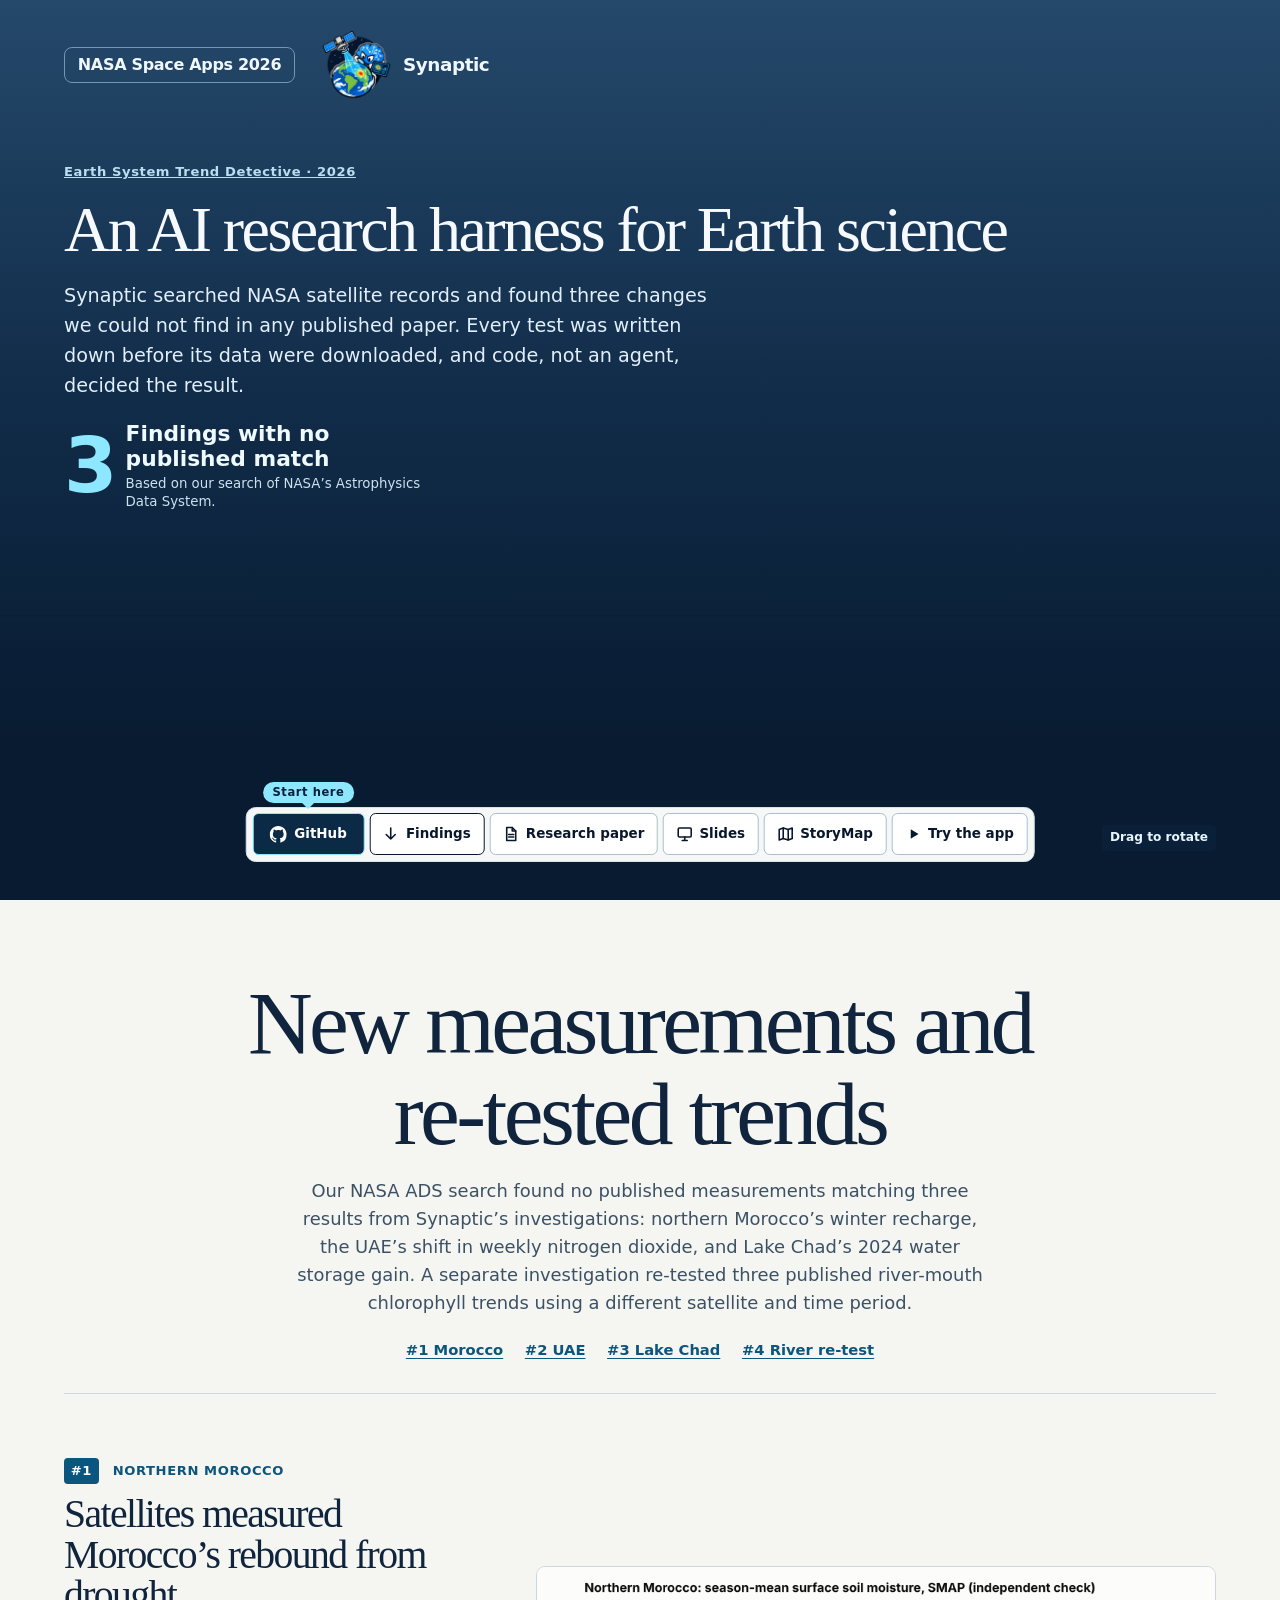
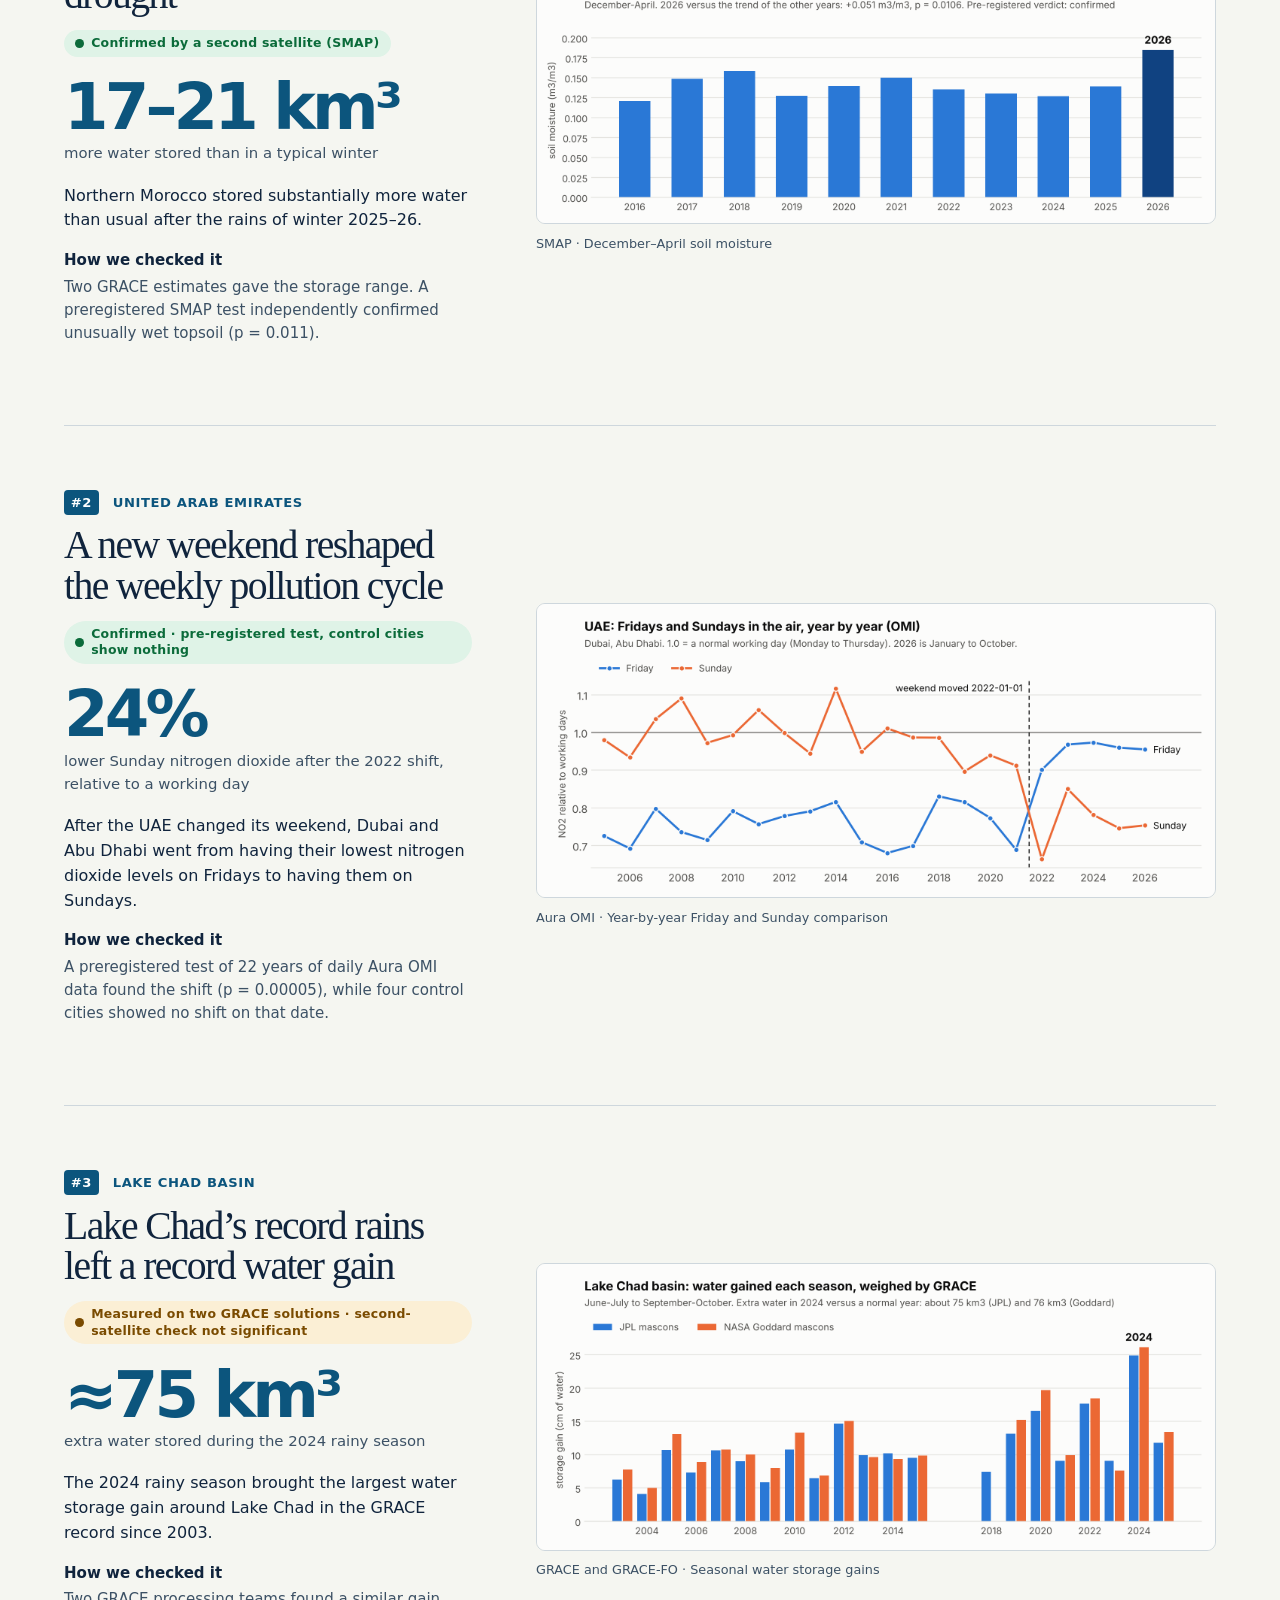
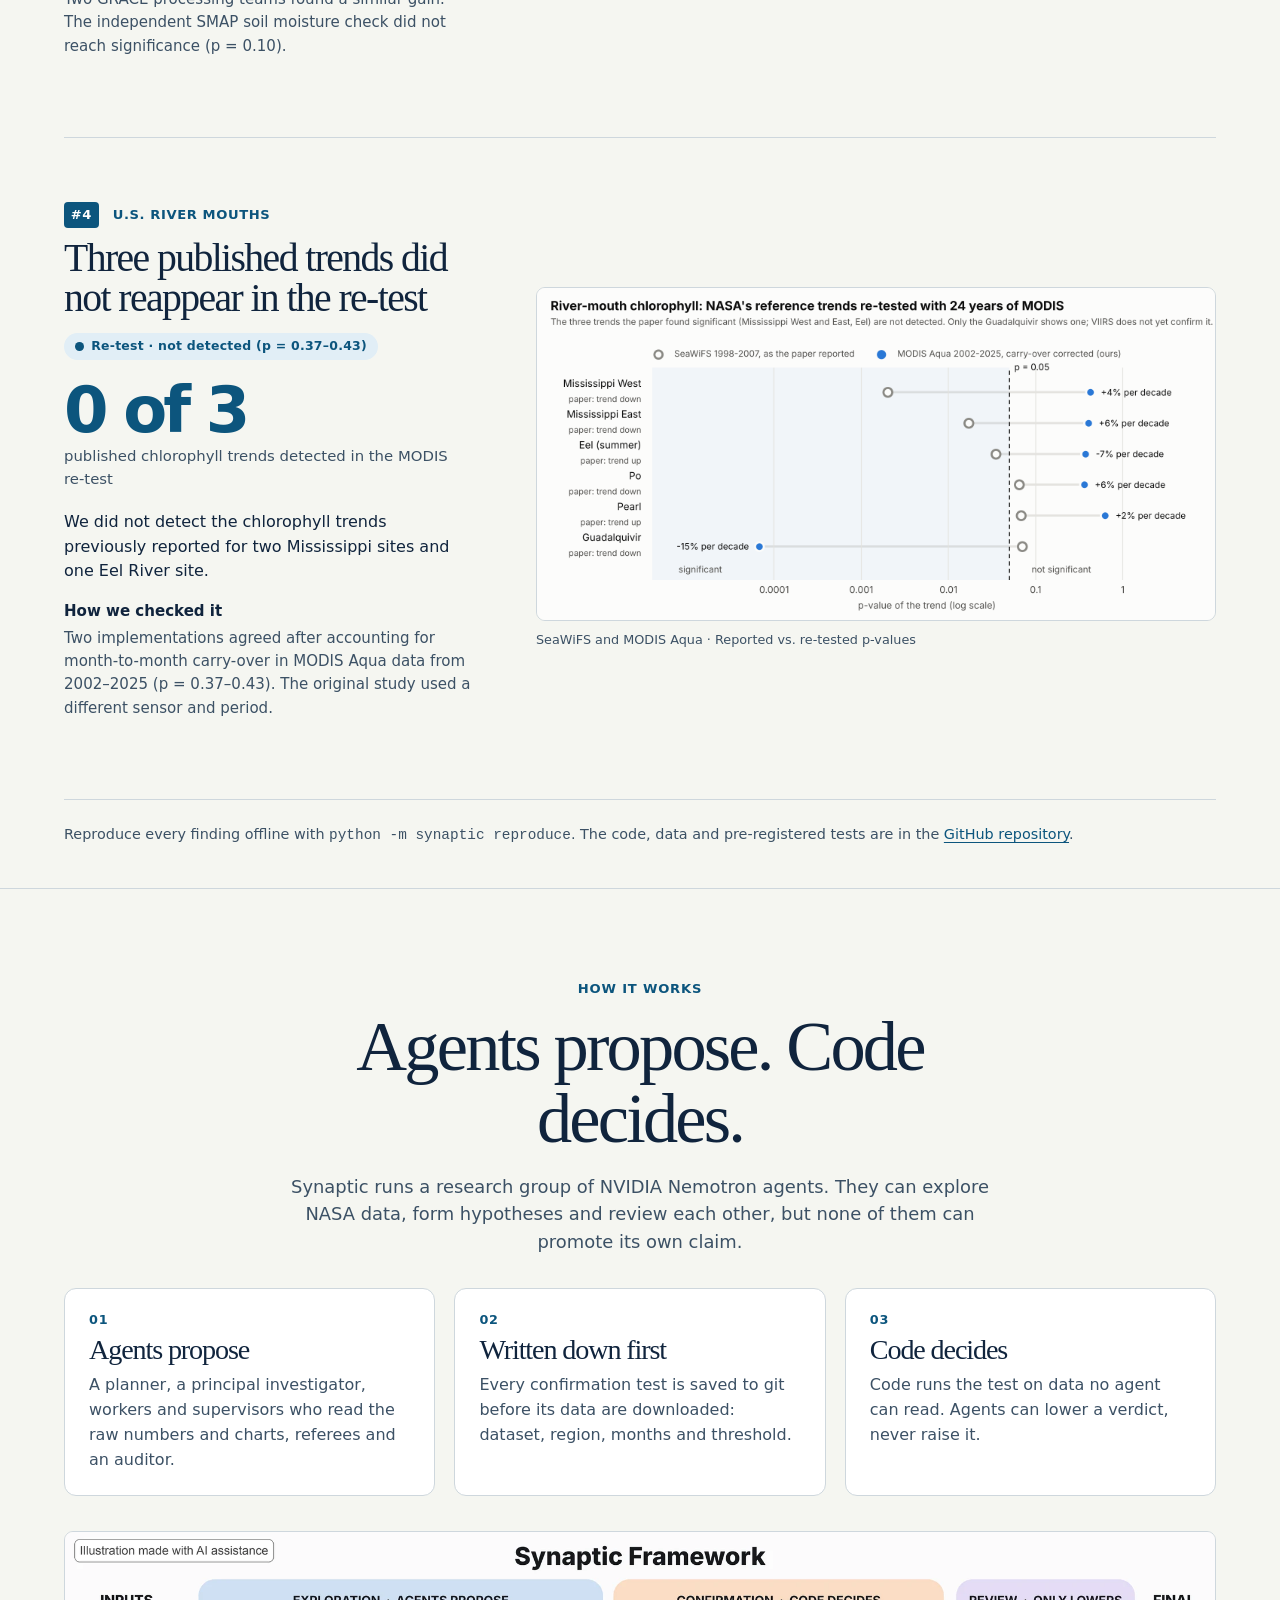
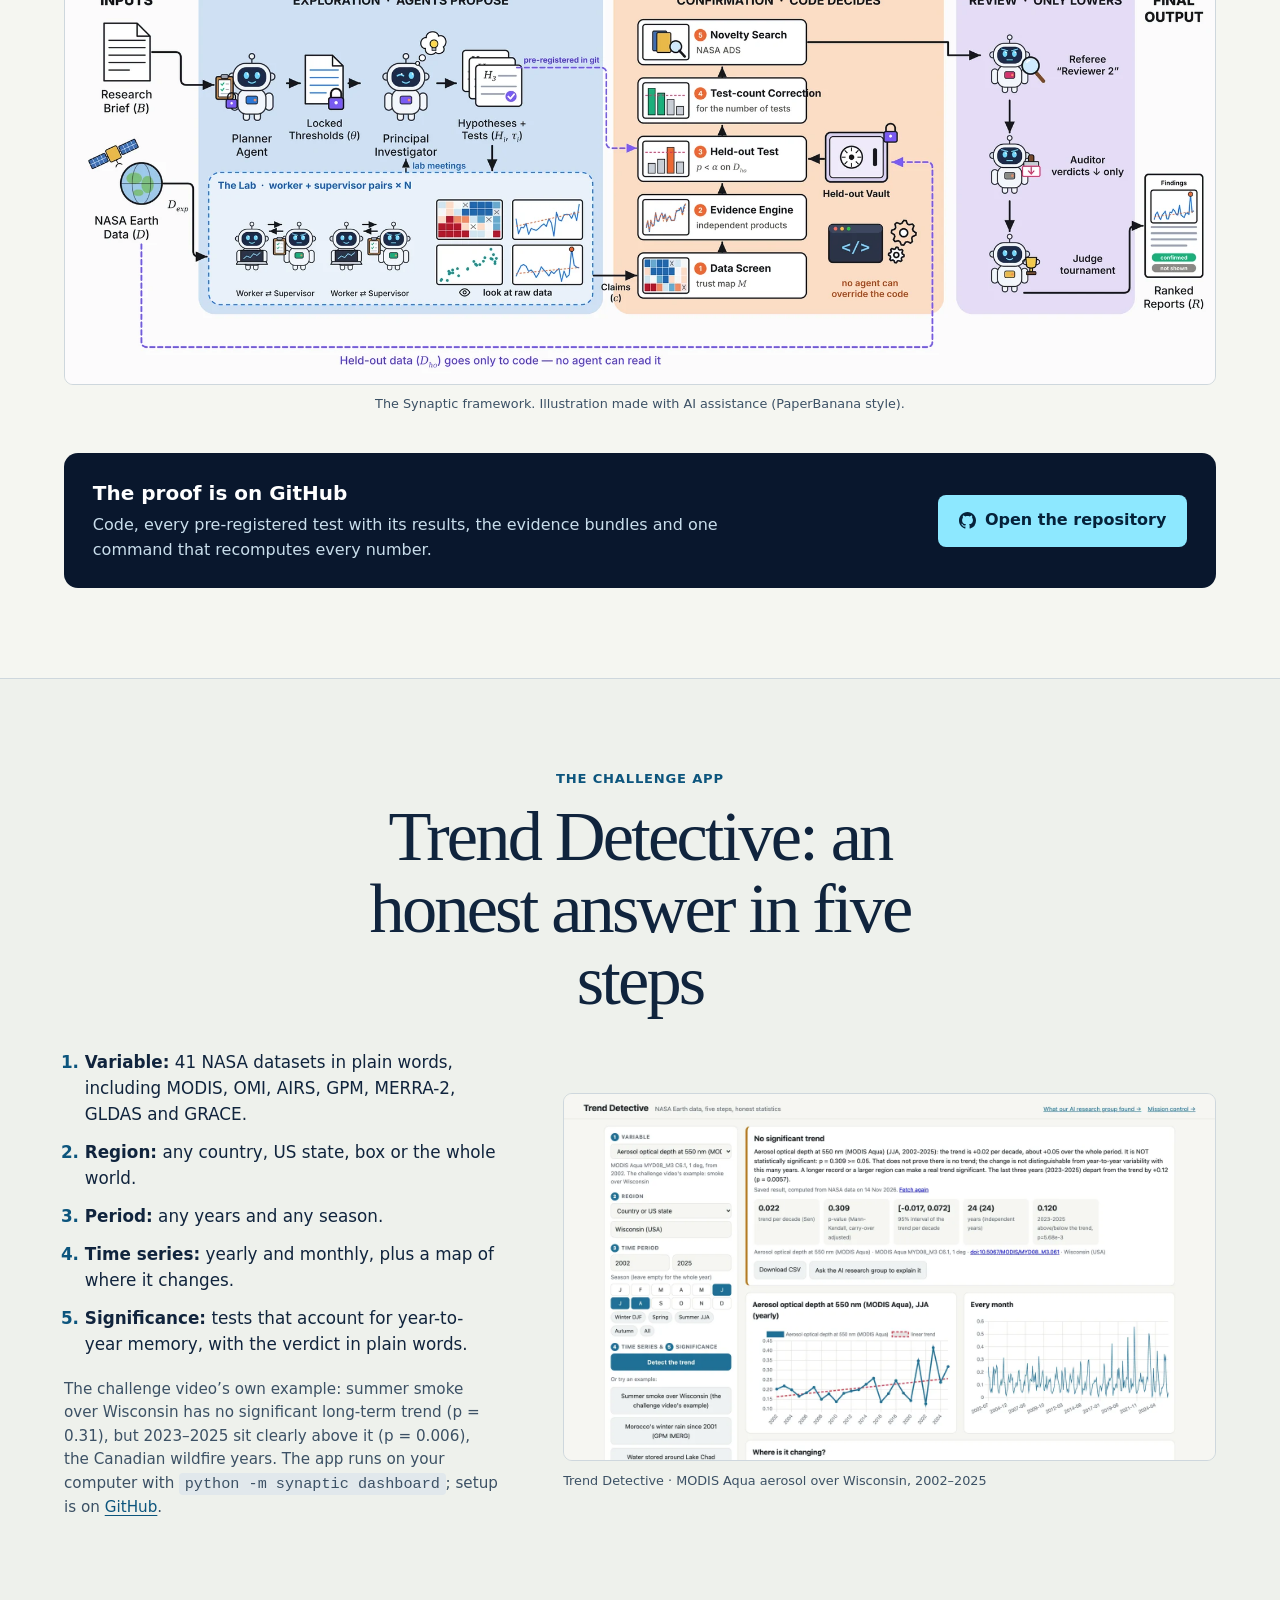
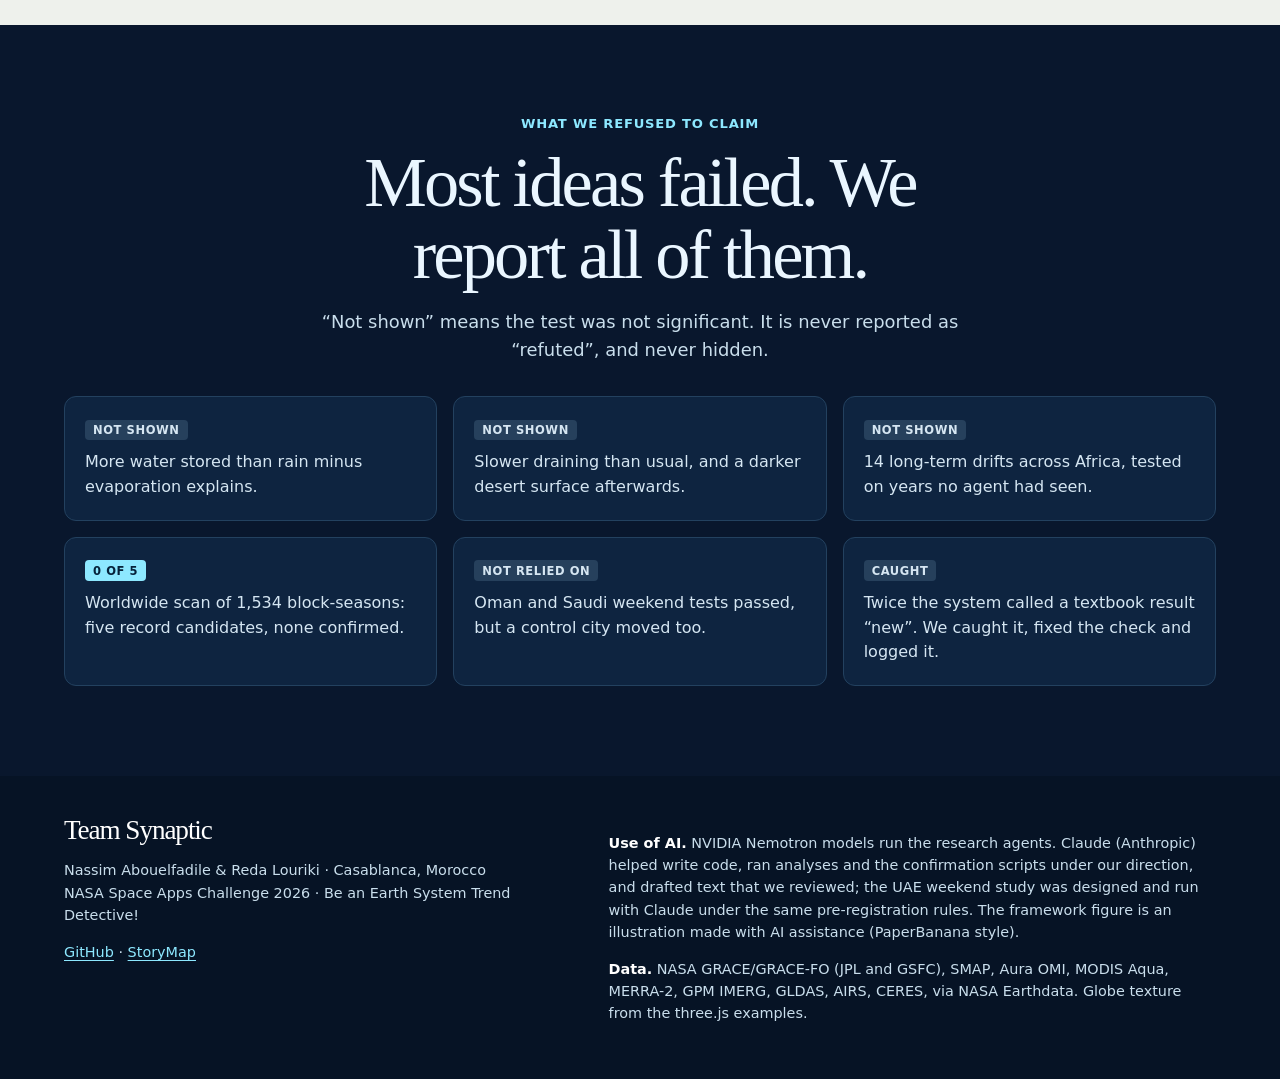
==== index.html @ ee347d80 "Synaptic Trend Detective: NASA Space Apps 2026 submission" ====
<!doctype html>
<html lang="en">
<head>
<meta charset="utf-8">
<meta name="viewport" content="width=device-width, initial-scale=1">
<meta name="theme-color" content="#09172d">
<meta name="description" content="Synaptic is an AI research harness that investigates NASA satellite records and tests claims on held-out data.">
<title>Synaptic | AI Research Harness for Earth Science</title>
<style>
:root {
  --navy:#09172d; --paper:#f5f6f1; --ink:#10243d; --muted:#3c5165;
  --cyan:#8de8ff; --blue:#0c557d; --line:#ced7dd;
  --pad:clamp(1.25rem,5vw,5rem); --serif:Georgia,serif;
  --mono:system-ui,-apple-system,"Segoe UI",Roboto,sans-serif;
}
* { box-sizing:border-box; }
html { scroll-padding-top:1rem; }
body { margin:0; color:var(--ink); background:var(--paper); font:1rem/1.55 system-ui,sans-serif; }
a { color:inherit; }
button { font:inherit; cursor:pointer; }
:focus-visible { outline:3px solid #1e7ba9; outline-offset:4px; }
.topbar :focus-visible,.hero :focus-visible { outline-color:#aeeefe; }
.topbar {
  position:absolute; z-index:5; inset:0 0 auto; display:flex; align-items:center;
  padding:clamp(1rem,3.2vh,2.5rem) var(--pad); gap:clamp(.85rem,2vw,1.6rem); color:#eff7ff;
}
.brand { display:inline-flex; align-items:center; gap:.65rem; text-decoration:none; font-size:1.15rem; font-weight:750; letter-spacing:-.025em; }
.event-logo { display:block; flex:none; padding:3px; border-radius:6px; background:#fff; }
.event-logo img { display:block; width:clamp(46px,4vw,64px); height:auto; }
.brand img { width:72px; height:72px; object-fit:contain; }
 .resources {
  position:absolute; z-index:5; left:50%; bottom:4.25%; transform:translateX(-50%);
  display:flex; align-items:center; justify-content:center; flex-wrap:wrap; gap:.3rem;
  width:max-content; max-width:calc(100% - 2 * var(--pad));
  padding:.35rem; border:1px solid #d5e4e9; border-radius:10px;
  color:var(--navy); background:#f6f8f7;
}
.resources a,.resources .waiting,.resources button,.cta {
  display:inline-flex; align-items:center; justify-content:center; min-height:42px;
  padding:.45rem .8rem; border:1px solid transparent; border-radius:6px;
  text-decoration:none; font-size:.84rem; font-weight:650; white-space:nowrap;
}
.discovery-count {
  display:inline-grid; grid-template-columns:auto minmax(0,20rem); align-items:center; gap:.75rem;
  margin:.1rem 0 0; color:#effaff; text-decoration:none; pointer-events:auto;
}
.discoveries-number {
  color:var(--cyan); font-size:clamp(3.1rem,6vw,5.8rem); line-height:.88;
  font-weight:700; font-variant-numeric:tabular-nums; letter-spacing:-.05em;
}
.discovery-count strong { display:block; font-size:clamp(1rem,1.7vw,1.4rem); line-height:1.15; }
.discovery-count small { display:block; margin-top:.26rem; color:#cce2ef; line-height:1.3; }
.discovery-count:hover strong { text-decoration:underline; text-underline-offset:.2em; }
.resources .launch { color:#09243b; background:#a7edff; border-color:#90d5e9; }
.resources .launch:hover { background:#c7f4ff; }
.app-guide { max-width:32rem; padding:1.4rem; }
.app-guide h2 { margin:0 0 .6rem; font-size:2rem; }
.app-guide pre { overflow:auto; padding:.65rem; background:#eef3f8; }
.app-guide a { color:var(--blue); text-underline-offset:.2em; }
.resources a:hover { background:#dfedf4; }
.resources .github,.resources .github:hover { color:#f6fbff; background:#103552; border-color:#103552; }
.resources .github:hover { background:#215578; }
.resources .waiting { color:#466075; border-color:#c6d5dd; border-style:dashed; }
.hero {
  min-height:max(680px,100svh); position:relative;
  isolation:isolate; overflow:hidden; color:#f6faff;
  background:linear-gradient(180deg,#25496b,#112c49 44%,#081b31 83%);
}
.hero-copy { position:absolute; z-index:3; top:18%; left:var(--pad); right:var(--pad); pointer-events:none; }
.challenge { margin:0 0 1rem; color:#bbdef0; font:600 .82rem/1.45 var(--mono); letter-spacing:.045em; }
.challenge a,.hero-copy .cta { pointer-events:auto; }
h1,h2,h3 { font-family:var(--serif); font-weight:400; letter-spacing:-.04em; line-height:1.02; }
h1 { margin:0; font-size:clamp(3rem,5vw,7.2rem); }
.hero-copy > p:not(.challenge) { max-width:55ch; color:#e2effa; font-size:clamp(1rem,1.5vw,1.25rem); }
.cta { margin-top:.85rem; background:#f4f8ff; border-color:#f4f8ff; color:var(--navy); font-size:.95rem; padding:.7rem 1.05rem; }
.cta:hover { background:var(--cyan); border-color:var(--cyan); }
.globe,.pin-layer { position:absolute; inset:0; width:100%; height:100%; pointer-events:none; }
#globe-control { pointer-events:auto; cursor:grab; touch-action:pan-y; clip-path:inset(38% 0 0); }
#globe-control.dragging { cursor:grabbing; }
#globe-control:focus-visible { outline:none; }
.hero:has(#globe-control:focus-visible) .map-hint { outline:2px solid var(--cyan); outline-offset:5px; }
.pin {
  position:absolute; display:flex; align-items:center; gap:.45rem; transform:translate(-13px,-50%);
  text-decoration:none; color:white; font-size:.75rem; font-weight:700; white-space:nowrap; pointer-events:auto;
}
.pin[hidden] { display:none; }
.pin.label-left span { position:absolute; right:100%; margin-right:.4rem; }
.pin i { display:grid; place-items:center; width:26px; height:26px; flex:none; border:1px solid #b4f5ff; border-radius:50%; background:#0a243ca8; outline:1px dotted #b4f5ffba; outline-offset:3px; }
.pin i::after { content:""; width:8px; height:8px; border-radius:50%; background:#a6f5ff; }
.pin span { padding:.19rem .44rem; background:#0a2039; border:1px solid #4e8baa; border-radius:4px; }
.pin:hover i,.pin:focus-visible i { background:#0079a8; }
.map-hint { position:absolute; right:var(--pad); bottom:5.5%; color:#e8f5ff; background:#0a2039; border-radius:4px; padding:.25rem .5rem; font:700 .76rem/1.4 var(--mono); pointer-events:none; }
.findings { padding:clamp(2.5rem,6vw,6rem) var(--pad) 0; max-width:1560px; margin:auto; }
.findings h2 { margin:0; font-size:clamp(3.4rem,7vw,7rem); }
.section-intro { color:var(--muted); font-size:1.12rem; max-width:68ch; }
.case-nav { display:flex; flex-wrap:wrap; gap:.45rem 1.35rem; margin:1.4rem 0 2rem; color:var(--blue); font-size:.92rem; font-weight:650; }
.case-nav a { text-underline-offset:.22em; }
.case {
  display:grid; grid-template-columns:minmax(0,.75fr) minmax(0,1.25fr);
  gap:clamp(1.8rem,5vw,5rem); border-top:1px solid var(--line);
  padding:clamp(2rem,5vw,5rem) 0; align-items:center;
}
.region { margin:0 0 .65rem; color:var(--blue); font:700 .82rem/1.5 var(--mono); letter-spacing:.045em; text-transform:uppercase; }
.finding-number { display:inline-block; margin-right:.55rem; padding:.18rem .42rem; color:white; background:var(--blue); border-radius:4px; }
.case h3 { margin:0; font-size:clamp(2rem,3.1vw,3.8rem); }
.case-copy > p:not(.metric,.region) { max-width:48ch; }
.metric { display:grid; gap:.2rem; margin:1.15rem 0; }
.metric strong { color:var(--blue); font-size:clamp(2.9rem,5vw,5.5rem); letter-spacing:-.06em; line-height:1; font-variant-numeric:tabular-nums; }
.metric span { color:var(--muted); font-size:.93rem; }
.check { color:var(--muted); font-size:.94rem; }
.check strong { display:block; color:var(--ink); margin-bottom:.2rem; }
figure { margin:0; min-width:0; }
.chart { display:block; padding:0; background:white; width:100%; border:1px solid var(--line); border-radius:9px; overflow:hidden; cursor:zoom-in; }
.chart img { display:block; width:100%; height:auto; }
figcaption { color:var(--muted); font-size:.8rem; margin-top:.6rem; }
.reproduce { border-top:1px solid var(--line); margin:0; padding:1.45rem 0 2.6rem; color:var(--muted); font-size:.9rem; }
dialog { width:min(1120px,96vw); max-height:95svh; padding:1rem; border:0; border-radius:12px; color:var(--ink); background:white; }
dialog::backdrop { background:#041020d9; }
dialog form { display:flex; justify-content:flex-end; }
dialog button { min-height:42px; margin-bottom:.6rem; padding:.4rem .8rem; border:1px solid var(--line); border-radius:5px; color:var(--ink); background:var(--paper); }
dialog img { display:block; width:100%; height:auto; }
@media (max-width:790px) {
  html { scroll-padding-top:1rem; }
  .brand img { width:60px; height:60px; }
  .resources { gap:.26rem; }
  .resources a,.resources .waiting,.resources button { padding:.3rem .38rem; font-size:.69rem; min-height:36px; }
  .hero { min-height:max(760px,100svh); }
  .discovery-count { margin-top:.85rem; text-align:left; grid-template-columns:auto minmax(0,14rem); }
  .hero-copy { top:13%; text-align:center; }
  .hero-copy > p { margin-inline:auto; }
  .hero-copy > p:not(.challenge) { margin-inline:auto; }
  .map-hint { bottom:15%; right:var(--pad); }
  .resources { max-width:calc(100% - 1.1rem); bottom:3%; }
  h1 { font-size:clamp(2.65rem,9.1vw,4.6rem); }
  .hero-copy > p:not(.challenge) { max-width:38ch; margin:.8rem 0 0; }
  .cta { margin-top:1rem; }
  #globe-control { clip-path:inset(45% 0 0); }
  .case { grid-template-columns:1fr; }
}
@media(prefers-reduced-motion:no-preference) { html { scroll-behavior:smooth; } }

/* ---- additions ---- */
.event-text { padding:.45rem .8rem; border:1px solid #6f97b6; border-radius:8px; color:#eff7ff; text-decoration:none; font-family:system-ui,sans-serif; font-size:1rem; font-weight:700; letter-spacing:-.02em; line-height:1.2; }
.event-text:hover { background:#0a2039; }
.resources .launch { color:var(--navy); background:transparent; border-color:#c6d5dd; }
.resources .launch:hover { background:#dfedf4; }
.resources .github { position:relative; gap:.45rem; padding-inline:1.05rem; color:#fff; background:#0b2a45; border-color:#8de8ff; }
.resources .github:hover { background:#154a73; }
.start-here { position:absolute; left:50%; bottom:calc(100% + 11px); transform:translateX(-50%); padding:.22rem .6rem; border-radius:999px; color:#06223a; background:#8de8ff; font:700 .72rem/1.2 var(--mono); letter-spacing:.05em; white-space:nowrap; pointer-events:none; }
.start-here::after { content:""; position:absolute; left:50%; top:100%; transform:translateX(-50%); border:6px solid transparent; border-top-color:#8de8ff; }
@media (prefers-reduced-motion:no-preference) {
  .resources .github { animation:gh-pulse 2.2s ease-out infinite; }
  .start-here { animation:gh-bob 2.2s ease-in-out infinite; }
}
@keyframes gh-pulse { 0% { box-shadow:0 0 0 0 rgba(141,232,255,.75); } 70% { box-shadow:0 0 0 14px rgba(141,232,255,0); } 100% { box-shadow:0 0 0 0 rgba(141,232,255,0); } }
@keyframes gh-bob { 0%,100% { transform:translate(-50%,0); } 50% { transform:translate(-50%,-3px); } }
.stats { background:var(--navy); color:#eaf6ff; padding:clamp(1.8rem,4vw,2.8rem) var(--pad); }
.stats ul { list-style:none; margin:0 auto; padding:0; max-width:1560px; display:grid; grid-template-columns:repeat(4,minmax(0,1fr)); gap:1.6rem; }
.stats strong { display:block; color:var(--cyan); font-size:clamp(2.2rem,4vw,3.4rem); line-height:1; font-weight:700; letter-spacing:-.04em; font-variant-numeric:tabular-nums; }
.stats span { display:block; margin-top:.45rem; color:#c9deec; font-size:.93rem; line-height:1.4; max-width:28ch; }
.verdict { display:inline-flex; align-items:center; gap:.45rem; margin:.9rem 0 0; padding:.3rem .7rem; border-radius:999px; font:700 .78rem/1.35 var(--mono); letter-spacing:.02em; }
.verdict::before { content:""; flex:none; width:.55rem; height:.55rem; border-radius:50%; background:currentColor; }
.v-confirmed { color:#0b6b3a; background:#dff3e7; }
.v-measured { color:#7a4b00; background:#fbefd5; }
.v-retest { color:#0c557d; background:#e1eef6; }
.reproduce a { color:var(--blue); text-underline-offset:.2em; }
.band { padding:clamp(3rem,7vw,6.5rem) var(--pad); border-top:1px solid var(--line); }
.band.alt { background:#eef1ec; }
.band-inner { max-width:1560px; margin:auto; }
.band h2 { margin:0; font-size:clamp(2.6rem,5.5vw,5.2rem); }
.eyebrow { margin:0 0 .8rem; color:var(--blue); font:700 .82rem/1.5 var(--mono); letter-spacing:.06em; text-transform:uppercase; }
.band.dark { background:var(--navy); color:#eaf6ff; border-top:0; }
.band.dark .section-intro { color:#c9deec; }
.band.dark .eyebrow { color:var(--cyan); }
.steps { display:grid; grid-template-columns:repeat(3,minmax(0,1fr)); gap:1.2rem; margin:2rem 0 2.2rem; }
.step { border:1px solid var(--line); border-radius:12px; padding:1.4rem 1.5rem; background:#fff; }
.step b { display:block; color:var(--blue); font:700 .8rem/1.4 var(--mono); letter-spacing:.06em; }
.step h3 { margin:.45rem 0 .5rem; font-size:clamp(1.6rem,2.2vw,2.1rem); }
.step p { margin:0; color:var(--muted); }
.gh-band { display:flex; flex-wrap:wrap; align-items:center; justify-content:space-between; gap:1.2rem; margin-top:2.4rem; padding:1.6rem 1.8rem; border-radius:14px; color:#eaf6ff; background:var(--navy); }
.gh-band p { margin:0; max-width:62ch; color:#c9deec; }
.gh-band strong { display:block; margin-bottom:.25rem; color:#fff; font-size:1.25rem; }
.gh-cta { display:inline-flex; align-items:center; gap:.55rem; padding:.85rem 1.3rem; border-radius:8px; color:#06223a; background:var(--cyan); font-weight:750; text-decoration:none; }
.gh-cta:hover { background:#c7f4ff; }
.app-grid { display:grid; grid-template-columns:minmax(0,.8fr) minmax(0,1.2fr); gap:clamp(1.8rem,5vw,4.5rem); align-items:center; margin-top:2rem; }
.app-steps { margin:0; padding-left:1.3rem; display:grid; gap:.75rem; font-size:1.05rem; }
.app-steps li::marker { color:var(--blue); font-weight:700; }
.app-note { margin-top:1.3rem; color:var(--muted); font-size:.95rem; }
.app-note code { padding:.1rem .35rem; border-radius:4px; background:#e1e8ec; }
.app-note a { color:var(--blue); text-underline-offset:.2em; }
.refused { list-style:none; display:grid; grid-template-columns:repeat(3,minmax(0,1fr)); gap:1rem; margin:2rem 0 0; padding:0; }
.refused li { border:1px solid #23415f; border-radius:12px; padding:1.25rem; background:#0e2440; }
.tag { display:inline-block; margin-bottom:.6rem; padding:.15rem .5rem; border-radius:4px; color:#d6e6f2; background:#26405c; font:700 .72rem/1.4 var(--mono); letter-spacing:.05em; text-transform:uppercase; }
.tag.zero { color:#06223a; background:var(--cyan); }
.refused p { margin:0; color:#d5e6f2; }
footer.site { padding:2.6rem var(--pad); color:#c9deec; background:#061325; font-size:.9rem; }
.foot-inner { max-width:1560px; margin:auto; display:grid; grid-template-columns:1fr 1.2fr; gap:2.4rem; }
footer.site h2 { margin:0 0 .5rem; color:#fff; font-family:var(--serif); font-weight:400; font-size:1.7rem; }
footer.site a { color:var(--cyan); text-underline-offset:.2em; }
footer.site strong { color:#fff; }
@media (max-width:790px) {
  .stats ul { grid-template-columns:repeat(2,minmax(0,1fr)); }
  .steps,.refused,.app-grid,.foot-inner { grid-template-columns:1fr; }
  .start-here { font-size:.62rem; bottom:calc(100% + 8px); }
}

/* ---- buttons v2 ---- */
.resources a,.resources .waiting,.resources button { gap:.42rem; }
.resources svg { flex:none; }
.resources .outline { color:var(--navy); background:#fff; border:1.5px solid #a9bfcd; }
.resources a.outline:hover,.resources button.outline:hover { color:var(--navy); background:#e4f1f8; border-color:var(--navy); }
.resources .findings-btn { border-color:var(--navy); }
.resources .outline.waiting { color:#6a8193; background:#f6f8f7; border-style:dashed; border-color:#b9cbd6; cursor:default; }
.resources .launch { color:var(--navy); background:#fff; }

.event-text { white-space:nowrap; }
@media (max-width:790px) { .event-text { font-size:.82rem; padding:.38rem .6rem; } }

/* ---- stats v2 ---- */
.stats { padding:clamp(2rem,4vw,3rem) var(--pad) clamp(2.2rem,4.5vw,3.4rem); }
.stats-title { max-width:1100px; margin:0 auto 1rem; color:#9fc3da; font-size:.85rem; font-weight:700; letter-spacing:.08em; text-transform:uppercase; }
.stats ul { max-width:1100px; grid-template-columns:repeat(3,minmax(0,1fr)); gap:1rem; }
.stats li { display:flex; align-items:center; gap:1rem; padding:1.15rem 1.25rem; border:1px solid #23415f; border-radius:14px; background:#0e2440; }
.stat-icon { display:grid; place-items:center; flex:none; width:48px; height:48px; border-radius:12px; color:var(--cyan); background:#13314f; }
.stats li strong { display:block; color:#fff; font-size:1.35rem; line-height:1.2; font-weight:700; letter-spacing:-.01em; }
.stats li span:not(.stat-icon) { display:block; margin-top:.2rem; max-width:none; color:#b8d0e0; font-size:.92rem; line-height:1.35; }
@media (max-width:790px) { .stats ul { grid-template-columns:1fr; } }
.stats li .stat-icon { display:grid; place-items:center; margin-top:0; max-width:none; }

/* ---- one shared column + centred section headers ---- */
.band-inner,.foot-inner,.stats ul,.stats-title { max-width:calc(1560px - 2 * var(--pad)); margin-left:auto; margin-right:auto; }
.stats-title { text-align:center; }
.findings > h2,.findings > .section-intro,
.band-inner > .eyebrow,.band-inner > h2,.band-inner > .section-intro { text-align:center; margin-left:auto; margin-right:auto; }
.findings > .section-intro,.band-inner > .section-intro { max-width:62ch; }
.findings > h2,.band-inner > h2 { max-width:18ch; }
.case-nav { justify-content:center; }
.wide-fig figcaption { text-align:center; }
</style>
</head>
<body id="top">
<header class="topbar">
  <a class="event-text" href="https://www.spaceappschallenge.org/2026/challenges/earth-system-trend-detective/">NASA Space Apps 2026</a>
  <a class="brand" href="#top"><img src="[data-uri]" alt="" width="72" height="72">Synaptic</a>

</header>
<main>
  <section class="hero" aria-labelledby="page-title">
    <canvas class="globe" id="earth" aria-hidden="true"></canvas>
    <canvas class="globe" id="globe-control" tabindex="0" aria-label="Earth globe. Drag or use arrow keys to rotate. Study locations are also listed under Findings."></canvas>
    <div class="pin-layer"></div>
    <div class="hero-copy">
      <p class="challenge"><a href="https://www.spaceappschallenge.org/2026/challenges/earth-system-trend-detective/">Earth System Trend Detective · 2026</a></p>
      <h1 id="page-title">An AI research harness for Earth science</h1>
      <p>Synaptic searched NASA satellite records and found three changes we could not find in any published paper. Every test was written down before its data were downloaded, and code, not an agent, decided the result.</p>
      <a class="discovery-count" href="#findings" aria-label="See three findings with no matching published measurements found in NASA ADS">
        <span class="discoveries-number" aria-hidden="true" data-count="3">3</span>
        <span><strong>Findings with no published match</strong><small>Based on our search of NASA’s Astrophysics Data System.</small></span>
      </a>
    </div>
  <nav class="resources" aria-label="Project and resources">
    <a class="github" href="https://github.com/0x-type/Synaptic"><svg viewBox="0 0 16 16" width="17" height="17" aria-hidden="true" fill="currentColor"><path d="M8 0C3.58 0 0 3.58 0 8c0 3.54 2.29 6.53 5.47 7.59.4.07.55-.17.55-.38 0-.19-.01-.82-.01-1.49-2.01.37-2.53-.49-2.69-.94-.09-.23-.48-.94-.82-1.13-.28-.15-.68-.52-.01-.53.63-.01 1.08.58 1.23.82.72 1.21 1.87.87 2.33.66.07-.52.28-.87.51-1.07-1.78-.2-3.64-.89-3.64-3.95 0-.87.31-1.59.82-2.15-.08-.2-.36-1.02.08-2.12 0 0 .67-.21 2.2.82.64-.18 1.32-.27 2-.27.68 0 1.36.09 2 .27 1.53-1.04 2.2-.82 2.2-.82.44 1.1.16 1.92.08 2.12.51.56.82 1.27.82 2.15 0 3.07-1.87 3.75-3.65 3.95.29.25.54.73.54 1.48 0 1.07-.01 1.93-.01 2.2 0 .21.15.46.55.38A8.013 8.013 0 0016 8c0-4.42-3.58-8-8-8z"/></svg><span>GitHub</span><span class="start-here" aria-hidden="true">Start here</span></a>
    <a class="outline findings-btn" href="#findings"><svg viewBox="0 0 16 16" width="16" height="16" aria-hidden="true" fill="none" stroke="currentColor" stroke-width="1.6" stroke-linecap="round" stroke-linejoin="round"><path d="M8 2v11M3.5 8.5 8 13l4.5-4.5"/></svg><span>Findings</span></a>
    <span class="outline waiting" data-resource="paper" aria-disabled="true"><svg viewBox="0 0 16 16" width="16" height="16" aria-hidden="true" fill="none" stroke="currentColor" stroke-width="1.6" stroke-linecap="round" stroke-linejoin="round"><path d="M4 1.5h5.5L13 5v9.5H4z"/><path d="M9.5 1.5V5H13M6 8.5h5M6 11h5"/></svg><span>Research paper</span></span>
    <span class="outline waiting" data-resource="slides" aria-disabled="true"><svg viewBox="0 0 16 16" width="16" height="16" aria-hidden="true" fill="none" stroke="currentColor" stroke-width="1.6" stroke-linecap="round" stroke-linejoin="round"><rect x="1.5" y="2" width="13" height="9" rx="1.2"/><path d="M8 11v3M5.5 14.5h5"/></svg><span>Slides</span></span>
    <span class="outline waiting" data-resource="storymap" aria-disabled="true"><svg viewBox="0 0 16 16" width="16" height="16" aria-hidden="true" fill="none" stroke="currentColor" stroke-width="1.6" stroke-linecap="round" stroke-linejoin="round"><path d="M1.5 3.5 5.5 2l5 1.5 4-1.5v10.5l-4 1.5-5-1.5-4 1.5z"/><path d="M5.5 2v10.5M10.5 3.5V14"/></svg><span>StoryMap</span></span>
    <button class="outline launch" id="launch-app" type="button" aria-haspopup="dialog"><svg viewBox="0 0 16 16" width="16" height="16" aria-hidden="true" fill="currentColor"><path d="M5 3.2v9.6L12.8 8z"/></svg><span>Try the app</span></button>
  </nav>
    <span class="map-hint" aria-hidden="true">Drag to rotate</span>
  </section>
  <section class="findings" id="findings" aria-labelledby="findings-title">
    <h2 id="findings-title">New measurements and re-tested trends</h2>
    <p class="section-intro">Our NASA ADS search found no published measurements matching three results from Synaptic’s investigations: northern Morocco’s winter recharge, the UAE’s shift in weekly nitrogen dioxide, and Lake Chad’s 2024 water storage gain. A separate investigation re-tested three published river-mouth chlorophyll trends using a different satellite and time period.</p>
    <nav class="case-nav" aria-label="Jump to a finding">
      <a href="#morocco">#1 Morocco</a><a href="#uae">#2 UAE</a><a href="#lake-chad">#3 Lake Chad</a><a href="#river-retest">#4 River re-test</a>
    </nav>
    
    <article class="case" id="morocco" aria-labelledby="morocco-title">
      <div class="case-copy">
        <p class="region"><span class="finding-number">#1</span> Northern Morocco</p>
        <h3 id="morocco-title">Satellites measured Morocco’s rebound from drought</h3>
        <p class="verdict v-confirmed">Confirmed by a second satellite (SMAP)</p>
        <p class="metric"><strong>17–21 km³</strong><span>more water stored than in a typical winter</span></p>
        <p>Northern Morocco stored substantially more water than usual after the rains of winter 2025–26.</p>
        <p class="check"><strong>How we checked it</strong>Two GRACE estimates gave the storage range. A preregistered SMAP test independently confirmed unusually wet topsoil (p = 0.011).</p>
      </div>
      <figure>
        <button class="chart" type="button" aria-label="Enlarge chart for Northern Morocco">
          <img loading="lazy" decoding="async" src="[data-uri]" alt="The winter ending in 2026 has the highest SMAP soil moisture in the figure and sits above the fitted trend.">
        </button>
        <figcaption>SMAP · December–April soil moisture</figcaption>
      </figure>
    </article>

    <article class="case" id="uae" aria-labelledby="uae-title">
      <div class="case-copy">
        <p class="region"><span class="finding-number">#2</span> United Arab Emirates</p>
        <h3 id="uae-title">A new weekend reshaped the weekly pollution cycle</h3>
        <p class="verdict v-confirmed">Confirmed · pre-registered test, control cities show nothing</p>
        <p class="metric"><strong>24%</strong><span>lower Sunday nitrogen dioxide after the 2022 shift, relative to a working day</span></p>
        <p>After the UAE changed its weekend, Dubai and Abu Dhabi went from having their lowest nitrogen dioxide levels on Fridays to having them on Sundays.</p>
        <p class="check"><strong>How we checked it</strong>A preregistered test of 22 years of daily Aura OMI data found the shift (p = 0.00005), while four control cities showed no shift on that date.</p>
      </div>
      <figure>
        <button class="chart" type="button" aria-label="Enlarge chart for United Arab Emirates">
          <img loading="lazy" decoding="async" src="[data-uri]" alt="Yearly OMI observations show Friday nitrogen dioxide below Sunday before 2022, with the pattern reversing after the UAE weekend changed.">
        </button>
        <figcaption>Aura OMI · Year-by-year Friday and Sunday comparison</figcaption>
      </figure>
    </article>

    <article class="case" id="lake-chad" aria-labelledby="lake-chad-title">
      <div class="case-copy">
        <p class="region"><span class="finding-number">#3</span> Lake Chad basin</p>
        <h3 id="lake-chad-title">Lake Chad’s record rains left a record water gain</h3>
        <p class="verdict v-measured">Measured on two GRACE solutions · second-satellite check not significant</p>
        <p class="metric"><strong>≈75 km³</strong><span>extra water stored during the 2024 rainy season</span></p>
        <p>The 2024 rainy season brought the largest water storage gain around Lake Chad in the GRACE record since 2003.</p>
        <p class="check"><strong>How we checked it</strong>Two GRACE processing teams found a similar gain. The independent SMAP soil moisture check did not reach significance (p = 0.10).</p>
      </div>
      <figure>
        <button class="chart" type="button" aria-label="Enlarge chart for Lake Chad basin">
          <img loading="lazy" decoding="async" src="[data-uri]" alt="Seasonal changes in water storage from the JPL and NASA Goddard GRACE solutions both peak in 2024.">
        </button>
        <figcaption>GRACE and GRACE-FO · Seasonal water storage gains</figcaption>
      </figure>
    </article>

    <article class="case" id="river-retest" aria-labelledby="river-retest-title">
      <div class="case-copy">
        <p class="region"><span class="finding-number">#4</span> U.S. river mouths</p>
        <h3 id="river-retest-title">Three published trends did not reappear in the re-test</h3>
        <p class="verdict v-retest">Re-test · not detected (p = 0.37–0.43)</p>
        <p class="metric"><strong>0 of 3</strong><span>published chlorophyll trends detected in the MODIS re-test</span></p>
        <p>We did not detect the chlorophyll trends previously reported for two Mississippi sites and one Eel River site.</p>
        <p class="check"><strong>How we checked it</strong>Two implementations agreed after accounting for month-to-month carry-over in MODIS Aqua data from 2002–2025 (p = 0.37–0.43). The original study used a different sensor and period.</p>
      </div>
      <figure>
        <button class="chart" type="button" aria-label="Enlarge chart for U.S. river mouths">
          <img loading="lazy" decoding="async" src="[data-uri]" alt="The p-values from the three original river-mouth results fall below the study’s significance threshold, while the corrected MODIS re-test values fall above it.">
        </button>
        <figcaption>SeaWiFS and MODIS Aqua · Reported vs. re-tested p-values</figcaption>
      </figure>
    </article>
    <p class="reproduce">Reproduce every finding offline with <code>python -m synaptic reproduce</code>. The code, data and pre-registered tests are in the <a href="https://github.com/0x-type/Synaptic">GitHub repository</a>.</p>
  </section>

  <section class="band" id="how" aria-labelledby="how-title">
    <div class="band-inner">
      <p class="eyebrow">How it works</p>
      <h2 id="how-title">Agents propose. Code decides.</h2>
      <p class="section-intro">Synaptic runs a research group of NVIDIA Nemotron agents. They can explore NASA data, form
      hypotheses and review each other, but none of them can promote its own claim.</p>
      <div class="steps">
        <div class="step"><b>01</b><h3>Agents propose</h3><p>A planner, a principal investigator, workers and supervisors
        who read the raw numbers and charts, referees and an auditor.</p></div>
        <div class="step"><b>02</b><h3>Written down first</h3><p>Every confirmation test is saved to git before its data
        are downloaded: dataset, region, months and threshold.</p></div>
        <div class="step"><b>03</b><h3>Code decides</h3><p>Code runs the test on data no agent can read. Agents can lower
        a verdict, never raise it.</p></div>
      </div>
      <figure class="wide-fig">
        <button class="chart" type="button" aria-label="Enlarge the Synaptic framework figure">
          <img loading="lazy" decoding="async" src="[data-uri]" alt="The Synaptic framework: agents explore
          and propose hypotheses with tests written first; code runs confirmation gates on held-out data no agent can
          read; review agents can only lower a verdict; ranked reports go to people.">
        </button>
        <figcaption>The Synaptic framework. Illustration made with AI assistance (PaperBanana style).</figcaption>
      </figure>
      <div class="gh-band">
        <p><strong>The proof is on GitHub</strong>Code, every pre-registered test with its results, the evidence
        bundles and one command that recomputes every number.</p>
        <a class="gh-cta" href="https://github.com/0x-type/Synaptic"><svg viewBox="0 0 16 16" width="17" height="17" aria-hidden="true" fill="currentColor"><path d="M8 0C3.58 0 0 3.58 0 8c0 3.54 2.29 6.53 5.47 7.59.4.07.55-.17.55-.38 0-.19-.01-.82-.01-1.49-2.01.37-2.53-.49-2.69-.94-.09-.23-.48-.94-.82-1.13-.28-.15-.68-.52-.01-.53.63-.01 1.08.58 1.23.82.72 1.21 1.87.87 2.33.66.07-.52.28-.87.51-1.07-1.78-.2-3.64-.89-3.64-3.95 0-.87.31-1.59.82-2.15-.08-.2-.36-1.02.08-2.12 0 0 .67-.21 2.2.82.64-.18 1.32-.27 2-.27.68 0 1.36.09 2 .27 1.53-1.04 2.2-.82 2.2-.82.44 1.1.16 1.92.08 2.12.51.56.82 1.27.82 2.15 0 3.07-1.87 3.75-3.65 3.95.29.25.54.73.54 1.48 0 1.07-.01 1.93-.01 2.2 0 .21.15.46.55.38A8.013 8.013 0 0016 8c0-4.42-3.58-8-8-8z"/></svg><span>Open the repository</span></a>
      </div>
    </div>
  </section>

  <section class="band alt" id="app" aria-labelledby="app-title">
    <div class="band-inner">
      <p class="eyebrow">The challenge app</p>
      <h2 id="app-title">Trend Detective: an honest answer in five steps</h2>
      <div class="app-grid">
        <div>
          <ol class="app-steps">
            <li><b>Variable:</b> 41 NASA datasets in plain words, including MODIS, OMI, AIRS, GPM, MERRA-2, GLDAS and GRACE.</li>
            <li><b>Region:</b> any country, US state, box or the whole world.</li>
            <li><b>Period:</b> any years and any season.</li>
            <li><b>Time series:</b> yearly and monthly, plus a map of where it changes.</li>
            <li><b>Significance:</b> tests that account for year-to-year memory, with the verdict in plain words.</li>
          </ol>
          <p class="app-note">The challenge video’s own example: summer smoke over Wisconsin has no significant long-term
          trend (p = 0.31), but 2023–2025 sit clearly above it (p = 0.006), the Canadian wildfire years. The app runs on
          your computer with <code>python -m synaptic dashboard</code>; setup is on <a href="https://github.com/0x-type/Synaptic#run-the-app">GitHub</a>.</p>
        </div>
        <figure>
          <button class="chart" type="button" aria-label="Enlarge the Trend Detective screenshot">
            <img loading="lazy" decoding="async" src="[data-uri]" alt="Trend Detective showing summer aerosol over
            Wisconsin: no significant trend, p = 0.309, with yearly and monthly charts.">
          </button>
          <figcaption>Trend Detective · MODIS Aqua aerosol over Wisconsin, 2002–2025</figcaption>
        </figure>
      </div>
    </div>
  </section>

  <section class="band dark" id="refused" aria-labelledby="refused-title">
    <div class="band-inner">
      <p class="eyebrow">What we refused to claim</p>
      <h2 id="refused-title">Most ideas failed. We report all of them.</h2>
      <p class="section-intro">“Not shown” means the test was not significant. It is never reported as “refuted”, and
      never hidden.</p>
      <ul class="refused">
        <li><span class="tag">Not shown</span><p>More water stored than rain minus evaporation explains.</p></li>
        <li><span class="tag">Not shown</span><p>Slower draining than usual, and a darker desert surface afterwards.</p></li>
        <li><span class="tag">Not shown</span><p>14 long-term drifts across Africa, tested on years no agent had seen.</p></li>
        <li><span class="tag zero">0 of 5</span><p>Worldwide scan of 1,534 block-seasons: five record candidates, none confirmed.</p></li>
        <li><span class="tag">Not relied on</span><p>Oman and Saudi weekend tests passed, but a control city moved too.</p></li>
        <li><span class="tag">Caught</span><p>Twice the system called a textbook result “new”. We caught it, fixed the check and logged it.</p></li>
      </ul>
    </div>
  </section>
</main>
<footer class="site">
  <div class="foot-inner">
    <div>
      <h2>Team Synaptic</h2>
      <p>Nassim Abouelfadile &amp; Reda Louriki · Casablanca, Morocco<br>NASA Space Apps Challenge 2026 · Be an Earth
      System Trend Detective!</p>
      <p><a href="https://github.com/0x-type/Synaptic">GitHub</a> · <a href="https://arcg.is/1uOXai3">StoryMap</a></p>
    </div>
    <div>
      <p><strong>Use of AI.</strong> NVIDIA Nemotron models run the research agents. Claude (Anthropic) helped write code,
      ran analyses and the confirmation scripts under our direction, and drafted text that we reviewed; the UAE weekend
      study was designed and run with Claude under the same pre-registration rules. The framework figure is an
      illustration made with AI assistance (PaperBanana style).</p>
      <p><strong>Data.</strong> NASA GRACE/GRACE-FO (JPL and GSFC), SMAP, Aura OMI, MODIS Aqua, MERRA-2, GPM IMERG,
      GLDAS, AIRS, CERES, via NASA Earthdata. Globe texture from the three.js examples.</p>
    </div>
  </div>
</footer>
<dialog class="app-guide" id="app-guide" aria-labelledby="app-guide-title">
  <form method="dialog"><button>Close</button></form>
  <h2 id="app-guide-title">Launch Trend Detective</h2>
  <p>Choose a NASA variable, region, and time period to plot its trend and check whether it’s statistically significant.</p>
  <p>Once you’ve installed Synaptic, start the dashboard from the project folder:</p>
  <pre><code>python -m synaptic dashboard</code></pre>
  <p><a href="http://127.0.0.1:8050/trend">Open Trend Detective on this computer</a></p>
  <p><a href="https://github.com/0x-type/Synaptic#run-the-app">View GitHub setup instructions</a></p>
</dialog>
<dialog id="chart-view" aria-label="Full size chart">
  <form method="dialog"><button>Close chart</button></form>
  <div class="chart-image"></div>
</dialog>
<script>
'use strict';

// Replace the empty strings with the public share URLs when ready.
const resourceLinks = {
  app: '', // Public Trend Detective URL, usually ending in /trend.
  slides: 'docs/slides/Synaptic_slides.pdf',
  paper: 'docs/paper/synaptic_paper.pdf',
  storymap: 'https://arcg.is/1uOXai3'
};
for (const placeholder of document.querySelectorAll('[data-resource]')) {
  const url = resourceLinks[placeholder.dataset.resource];
  if (!url) continue;
  const link = document.createElement('a');
  link.href = url;
  link.className = placeholder.className.replace('waiting', '').trim();
  link.innerHTML = placeholder.innerHTML;
  placeholder.replaceWith(link);
}

const launchApp = document.querySelector('#launch-app');
if (resourceLinks.app) {
  const link = document.createElement('a');
  link.className = launchApp.className;
  link.href = resourceLinks.app;
  link.innerHTML = launchApp.innerHTML;
  launchApp.replaceWith(link);
} else {
  launchApp.addEventListener('click', () => document.querySelector('#app-guide').showModal());
}

const discoveryNumber = document.querySelector('[data-count]');
if (!matchMedia('(prefers-reduced-motion: reduce)').matches) {
  const total = Number(discoveryNumber.dataset.count);
  const start = performance.now();
  discoveryNumber.textContent = '0';
  function countDiscoveries(now) {
    const step = Math.min(total, Math.floor((now - start) / 320));
    discoveryNumber.textContent = String(step);
    if (step < total) requestAnimationFrame(countDiscoveries);
  }
  requestAnimationFrame(countDiscoveries);
}

const chartView = document.querySelector('#chart-view');
const chartImage = chartView.querySelector('.chart-image');
for (const button of document.querySelectorAll('.chart')) {
  button.addEventListener('click', () => {
    const original = button.querySelector('img');
    chartImage.replaceChildren(original.cloneNode());
    chartView.showModal();
  });
}

const stage = document.querySelector('.hero');
const earth = document.querySelector('#earth');
const overlay = document.querySelector('#globe-control');
const reduced = matchMedia('(prefers-reduced-motion: reduce)');
const rad = Math.PI/180;
const clamp = (value,min,max) => Math.max(min,Math.min(max,value));
let width,height,radius,centerY,centerX,pixelRatio;
let yaw = -17, pitch = -22, frame = 0, drag;
const pins = [
  ['UAE','uae',24,54],
  ['Lake Chad','lake-chad',13,14],
  ['Morocco','morocco',34,-7],
  ['Mississippi','river-retest',28.9,-89.4],
  ['Eel River','river-retest',40.6,-124.3]
].map(([label,id,lat,lon]) => {
  const pin = document.createElement('a');
  const marker = document.createElement('i');
  const text = document.createElement('span');
  pin.className = 'pin';
  pin.href = '#' + id;
  text.textContent = label;
  pin.append(marker,text);
  document.querySelector('.pin-layer').append(pin);
  return {pin,lat,lon};
});

let renderer;
try {
  renderer = makeWebGL(earth);
} catch {
  const replacement = earth.cloneNode();
  earth.replaceWith(replacement);
  renderer = makeCanvas(replacement);
}
const map = new Image();
map.onload = () => {
  renderer.setMap(map);
  schedule();
};
// Globe texture from the Three.js examples collection, embedded for offline use.
map.src = '[data-uri]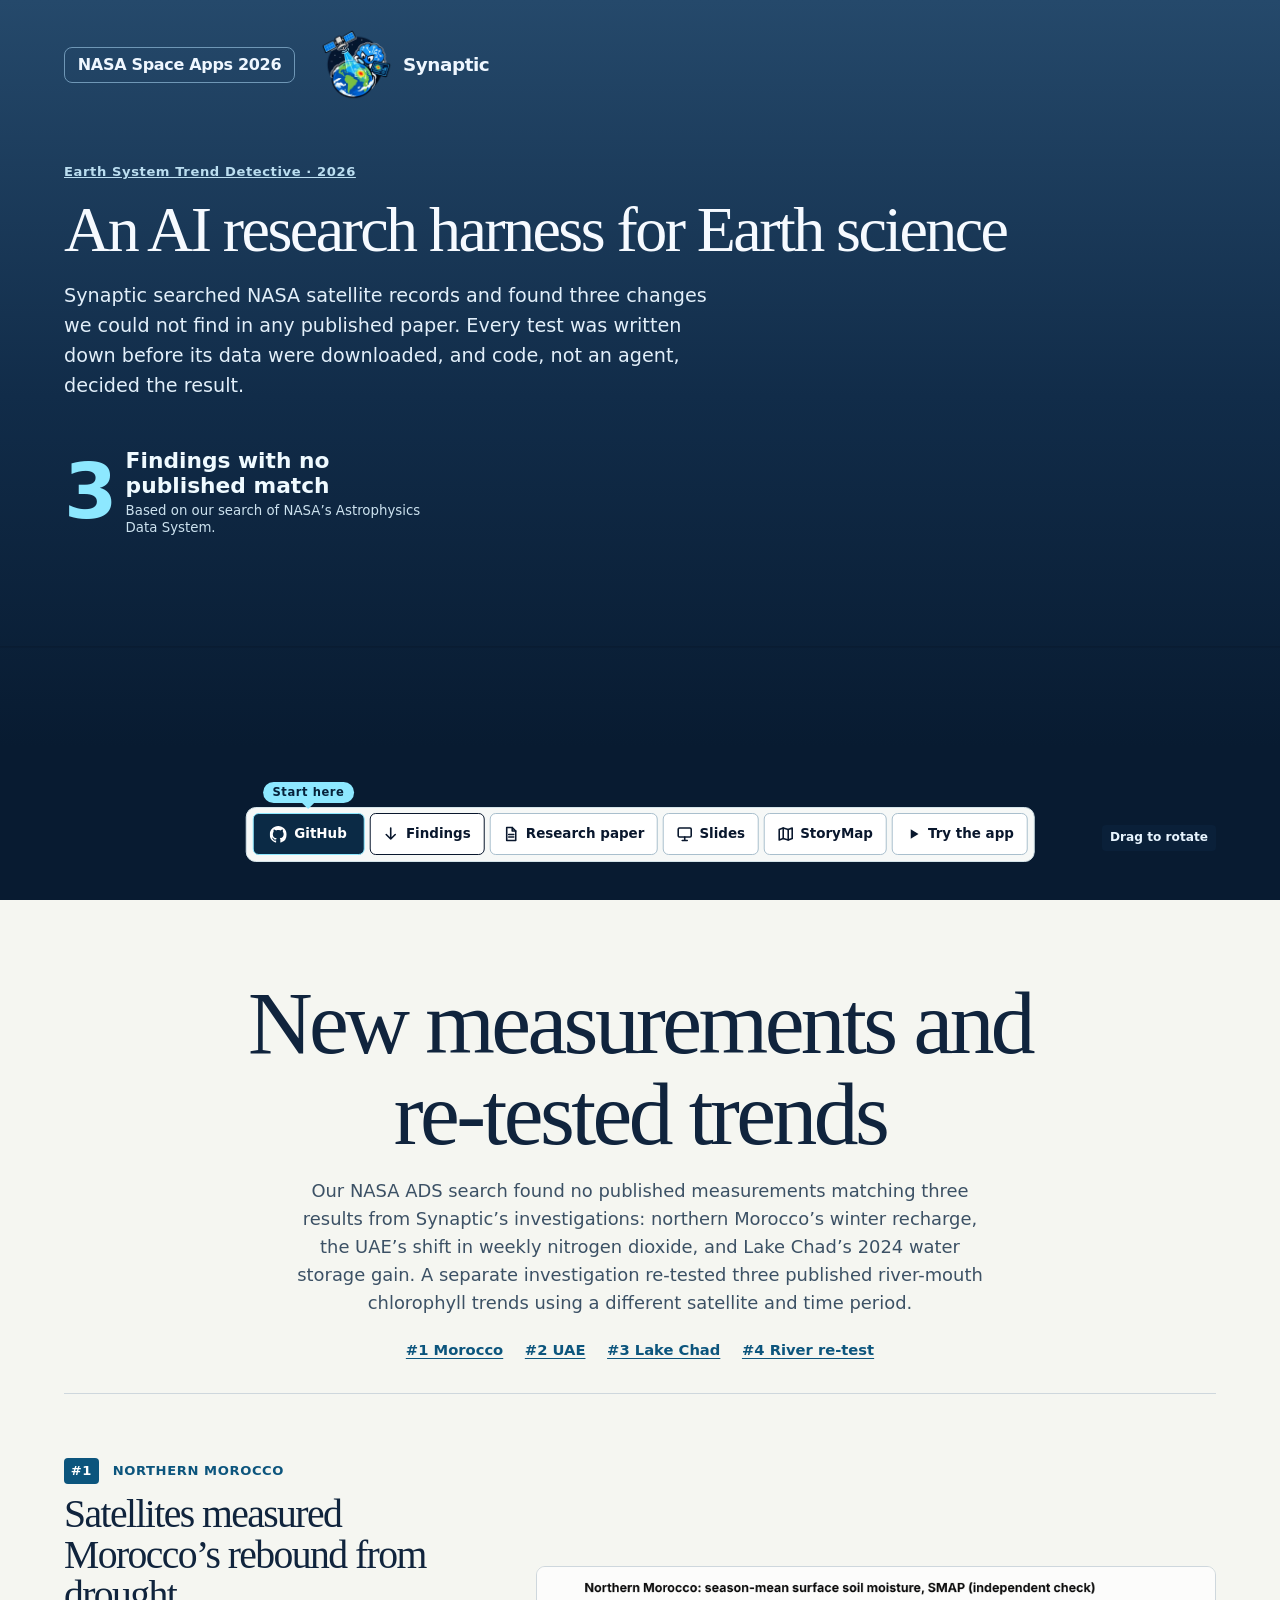
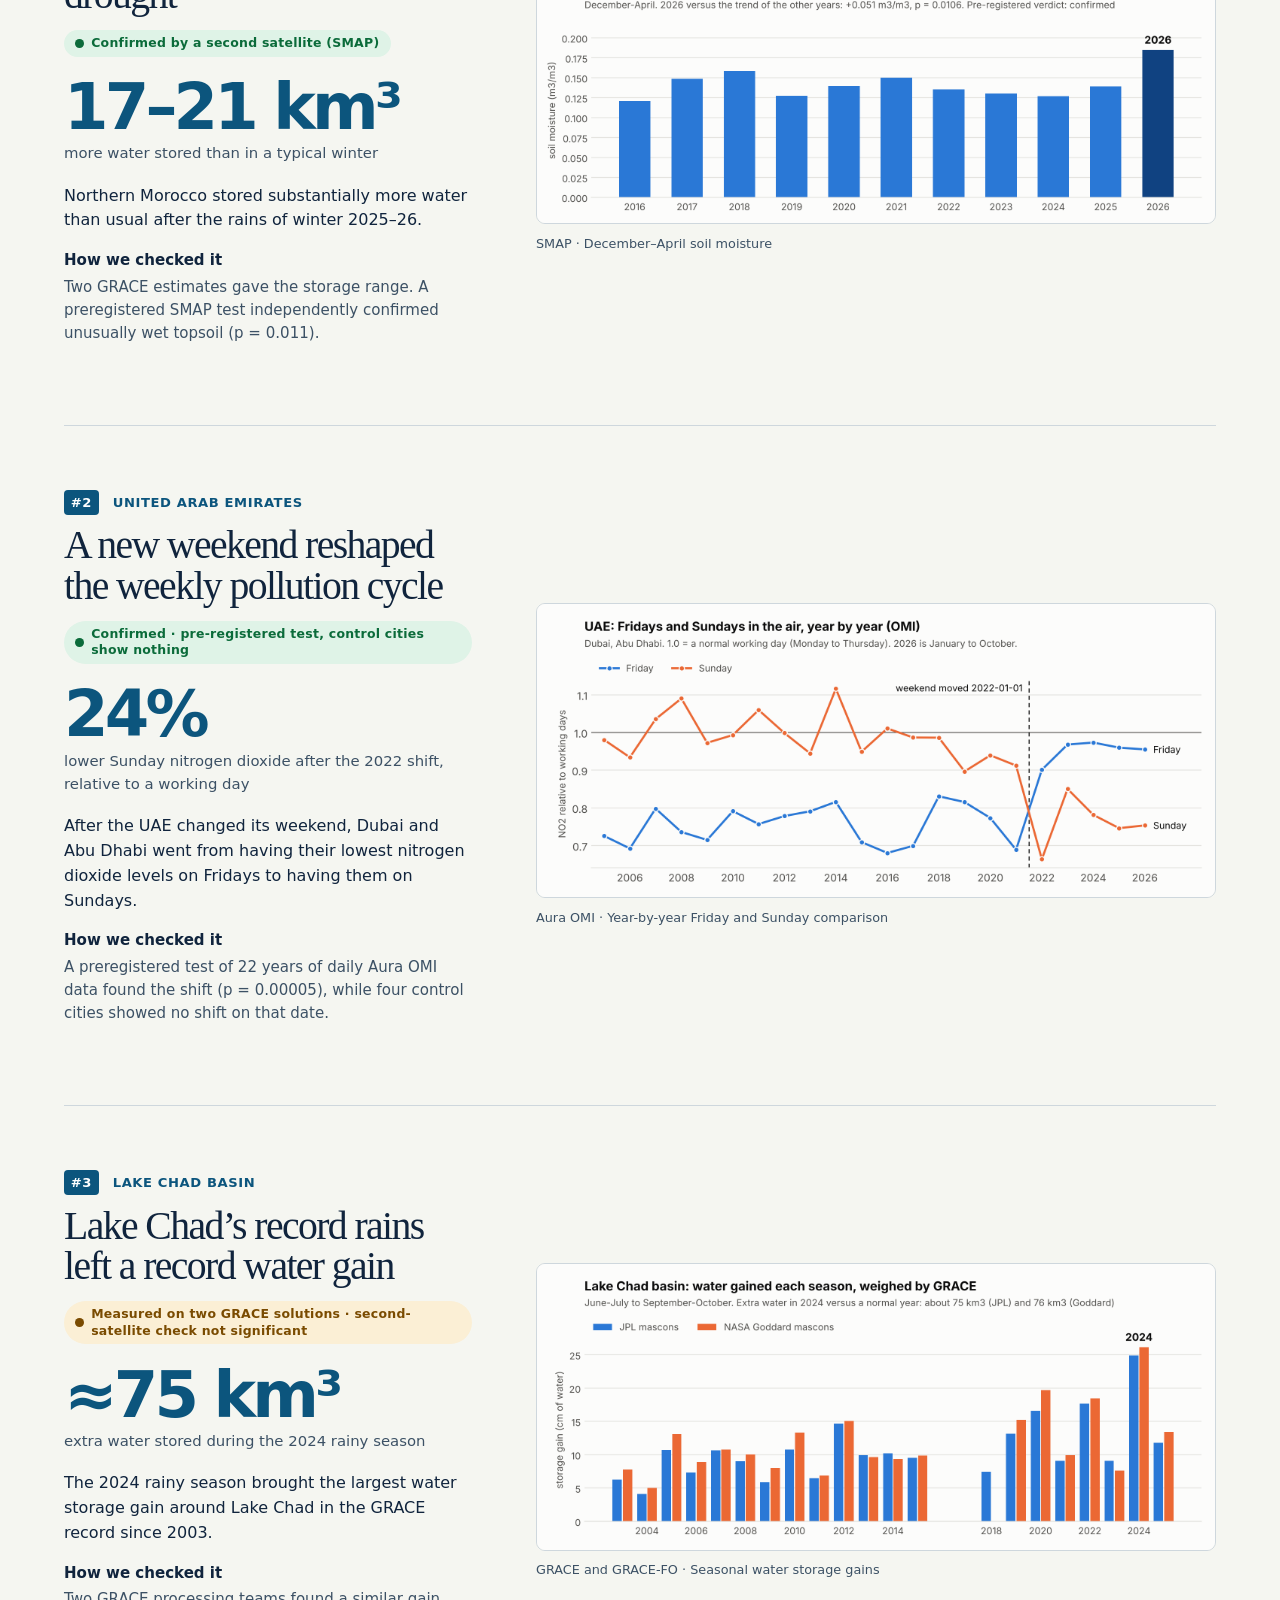
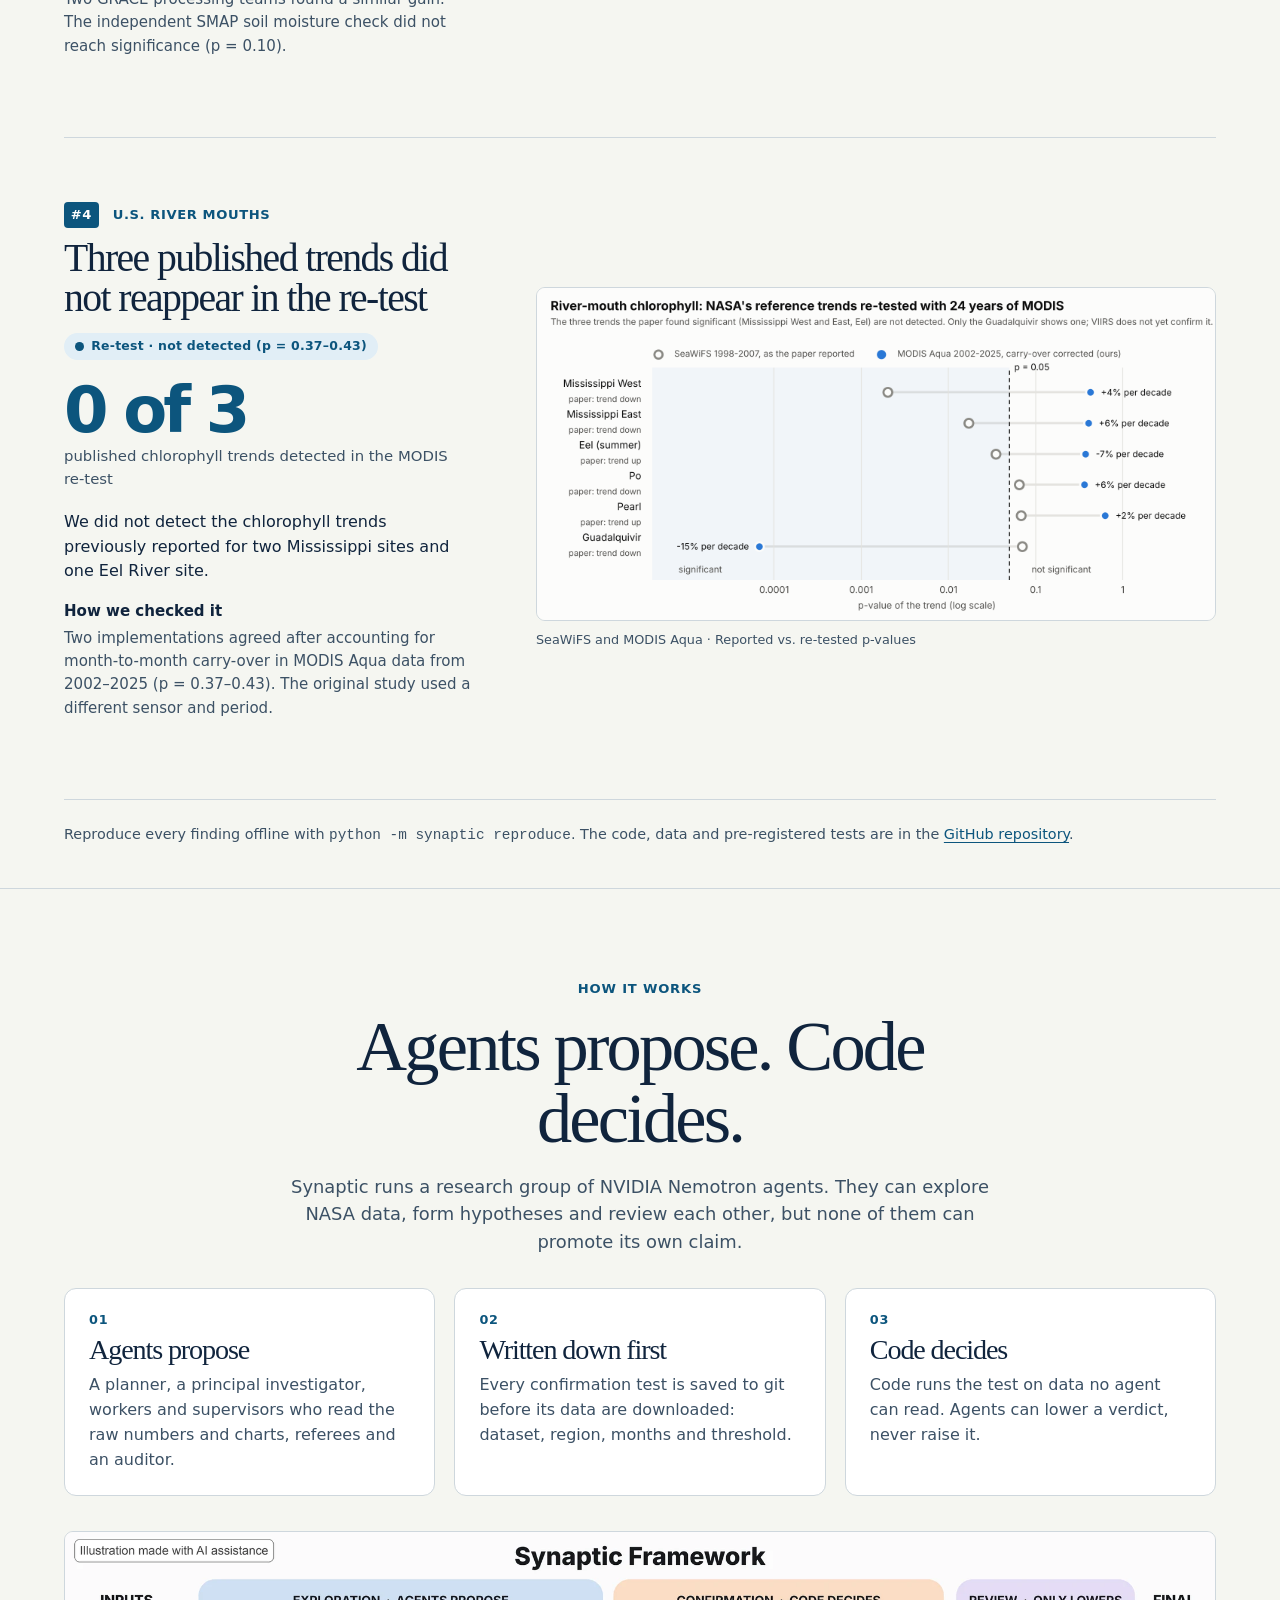
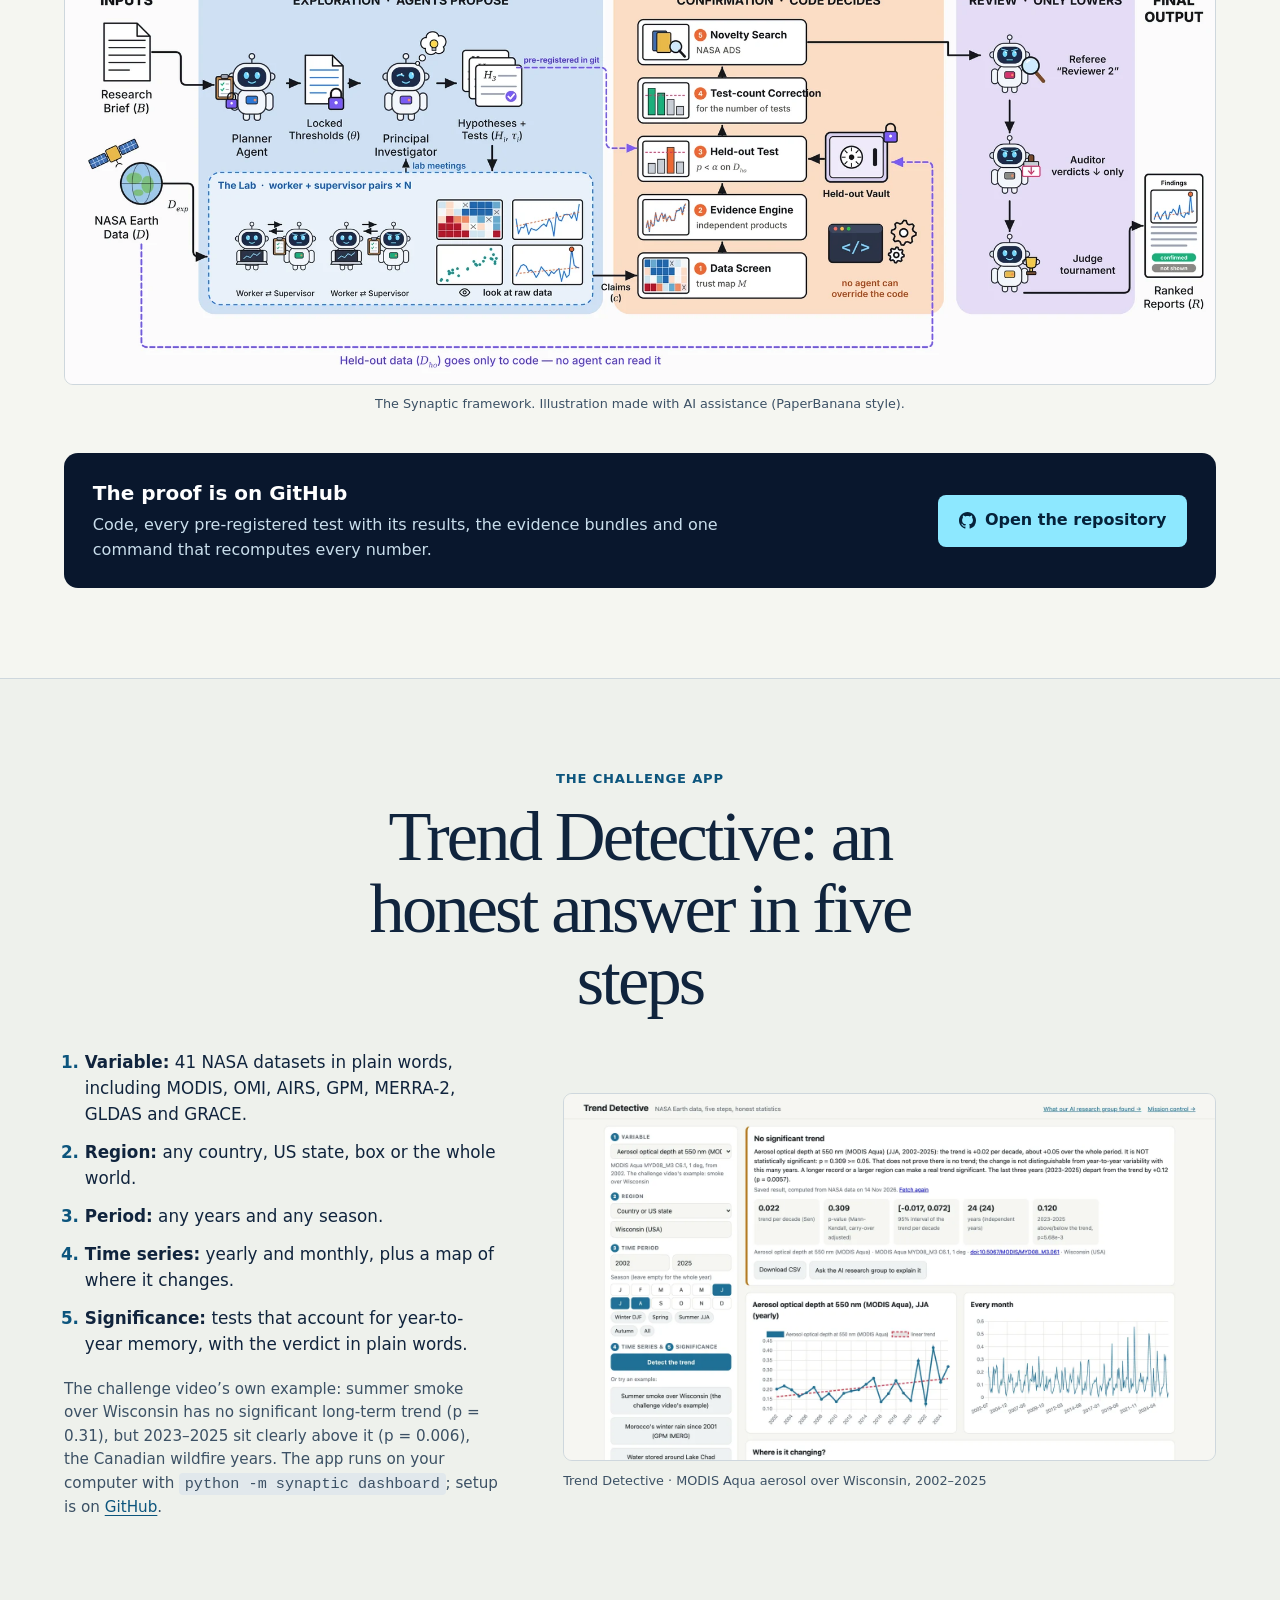
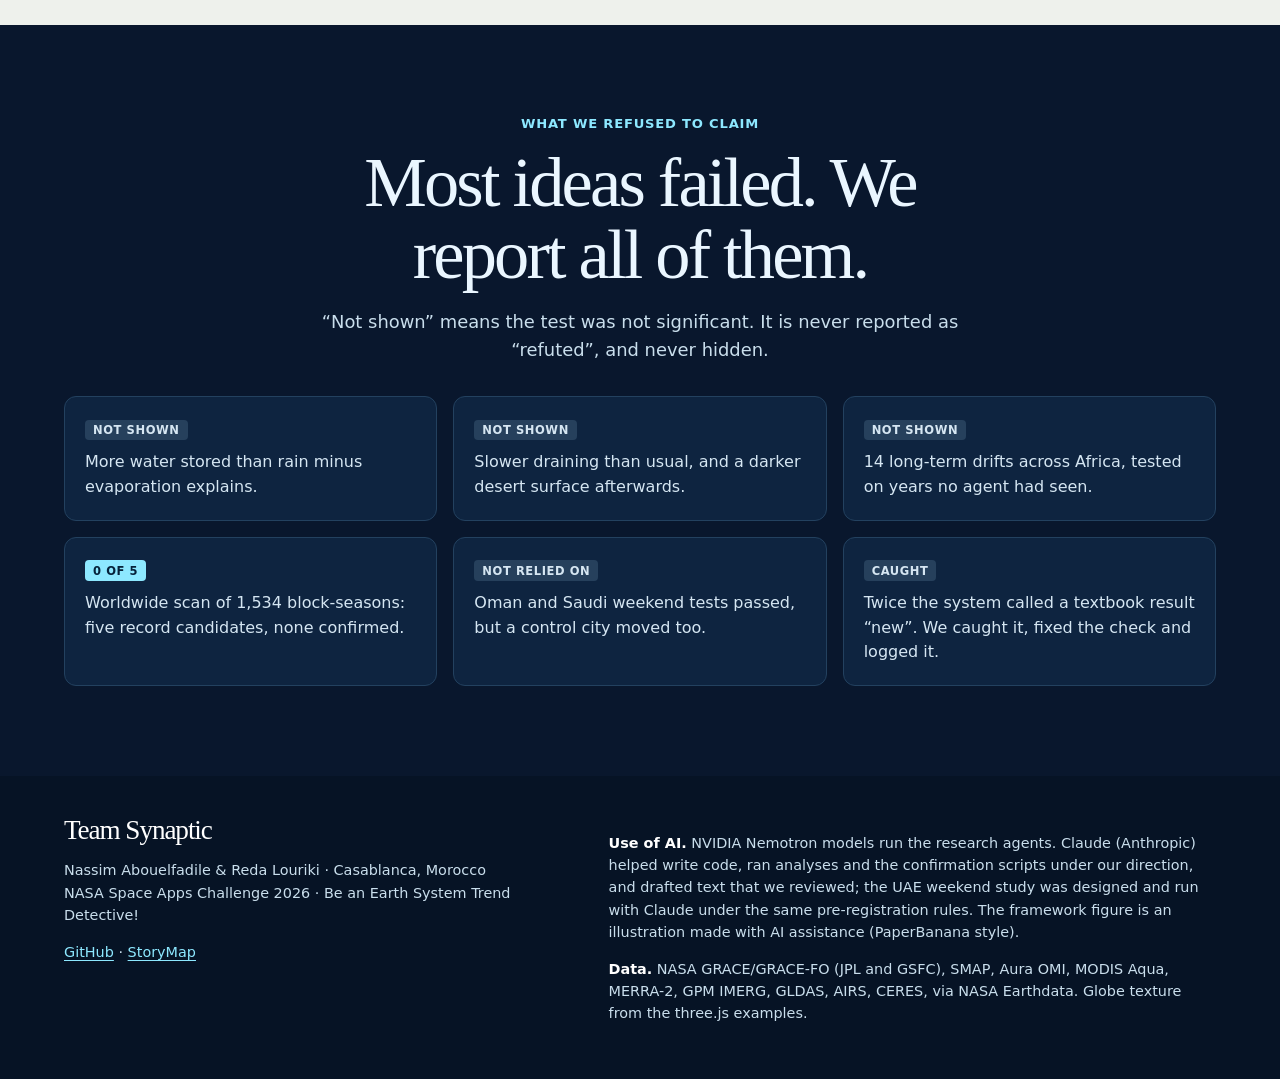
